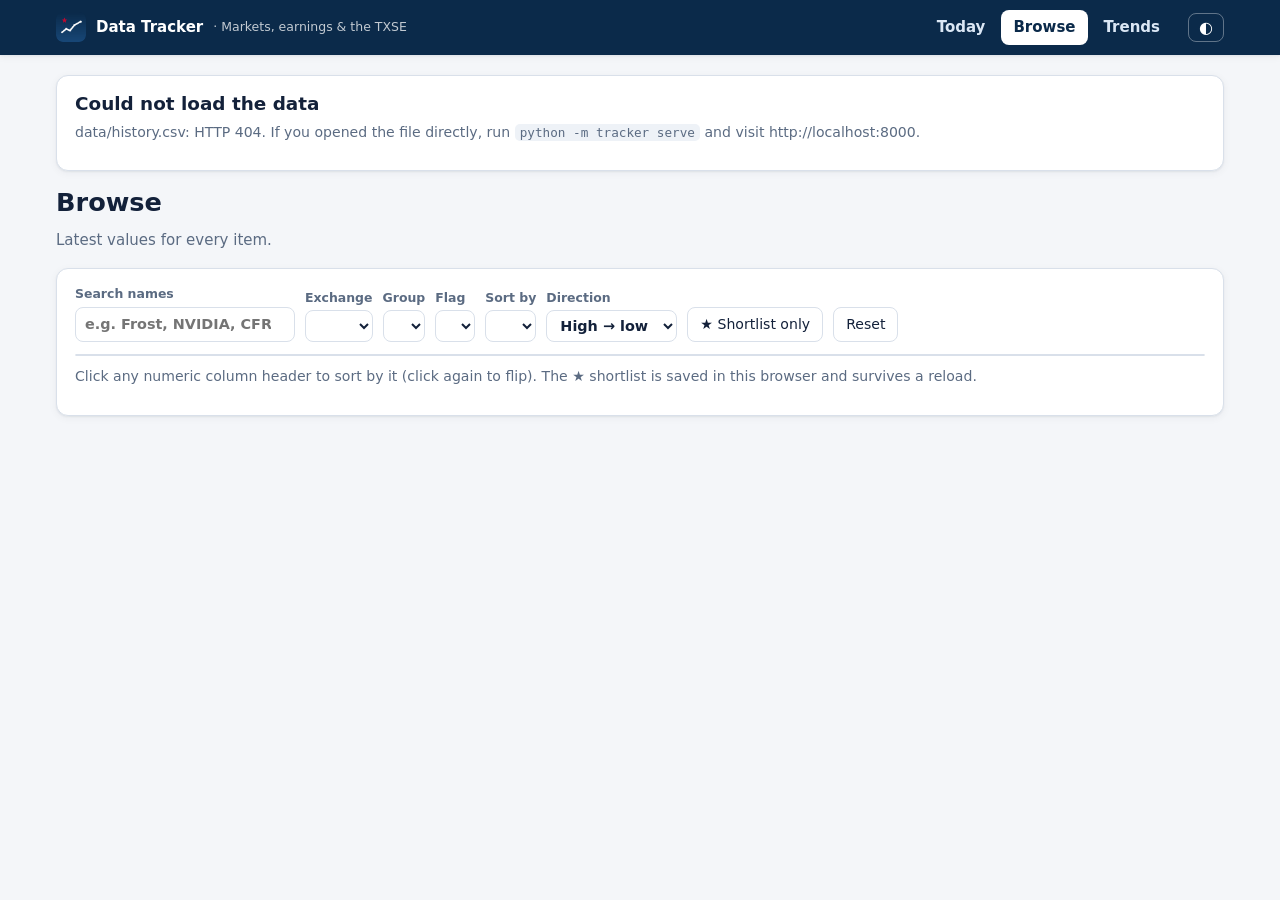
==== browse.html @ 9c55c5a5 "Site: Today, Browse and Trends pages, shared nav and styles, PWA manifest, service worker, icons; Tr" ====
<!doctype html>
<html lang="en">
<head>
  <meta charset="utf-8">
  <meta name="viewport" content="width=device-width, initial-scale=1">
  <title>Data Tracker · Browse</title>
  <meta name="description" content="Latest values for every tracked index and stock, with filters, search, sorting and a shortlist.">
  <meta name="theme-color" content="#0b2a4a">
  <link rel="manifest" href="manifest.webmanifest">
  <link rel="icon" href="assets/icons/icon-192.png">
  <link rel="apple-touch-icon" href="assets/icons/icon-192.png">
  <link rel="stylesheet" href="assets/style.css">
</head>
<body>
  <header id="nav"></header>
  <main>
    <div class="page-head">
      <h1>Browse</h1>
      <p id="as-of">Latest values for every item.</p>
    </div>
    <section class="card">
      <div class="controls">
        <label>Search names<input type="search" id="q" placeholder="e.g. Frost, NVIDIA, CFR" autocomplete="off"></label>
        <label>Exchange<select id="f-exchange"></select></label>
        <label>Group<select id="f-group"></select></label>
        <label>Flag<select id="f-flag"></select></label>
        <label>Sort by<select id="sort-col"></select></label>
        <label>Direction<select id="sort-dir"><option value="desc">High → low</option><option value="asc">Low → high</option></select></label>
        <button class="btn" id="only-stars" aria-pressed="false">★ Shortlist only</button>
        <button class="btn" id="reset">Reset</button>
        <span class="count" id="count"></span>
      </div>
      <div class="table-wrap"><table id="table"></table></div>
      <p class="sub" style="margin-top:10px">Click any numeric column header to sort by it (click again to flip).
        The ★ shortlist is saved in this browser and survives a reload.</p>
    </section>
  </main>
  <script src="assets/app.js"></script>
  <script src="assets/browse.js"></script>
</body>
</html>
---- assets/style.css ----
/* Data Tracker: one set of colors and fonts for all three pages.
   Placeholder look (navy / Texas red / white); to be refined. */

:root {
  --bg: #f4f6f9;
  --surface: #ffffff;
  --surface-2: #eef2f7;
  --text: #13213a;
  --muted: #5b6b82;
  --border: #d9e0ea;
  --brand: #0b2a4a;        /* navy */
  --accent: #bf0a30;       /* Texas red */
  --up: #127a43;
  --down: #c0262d;
  --chip: #e6edf6;
  --shadow: 0 1px 2px rgba(16, 33, 58, .06), 0 2px 8px rgba(16, 33, 58, .05);
  --c1: #1f5fa8; --c2: #bf0a30; --c3: #2f8a5b; --c4: #c27c0e; --c5: #6b4fb3; --c6: #0f8a8a;
  --radius: 12px;
  --font: system-ui, -apple-system, "Segoe UI", Roboto, "Helvetica Neue", Arial, sans-serif;
  --mono: ui-monospace, "Cascadia Mono", Consolas, monospace;
  color-scheme: light;
}
@media (prefers-color-scheme: dark) {
  :root:not([data-theme="light"]) {
    --bg: #0c1422; --surface: #131e31; --surface-2: #1a2740; --text: #e6ecf5; --muted: #9aabc4;
    --border: #26354f; --brand: #8fb6e6; --accent: #ff5a6e; --up: #4cc98a; --down: #ff6b70; --chip: #1e2d48;
    --shadow: none; --c1: #6ea8ec; --c2: #ff6b7d; --c3: #5ccf95; --c4: #f0b247; --c5: #a58bf0; --c6: #4dd0d0;
    color-scheme: dark;
  }
}
:root[data-theme="dark"] {
  --bg: #0c1422; --surface: #131e31; --surface-2: #1a2740; --text: #e6ecf5; --muted: #9aabc4;
  --border: #26354f; --brand: #8fb6e6; --accent: #ff5a6e; --up: #4cc98a; --down: #ff6b70; --chip: #1e2d48;
  --shadow: none; --c1: #6ea8ec; --c2: #ff6b7d; --c3: #5ccf95; --c4: #f0b247; --c5: #a58bf0; --c6: #4dd0d0;
  color-scheme: dark;
}

* { box-sizing: border-box; }
html { -webkit-text-size-adjust: 100%; }
body { margin: 0; background: var(--bg); color: var(--text); font: 15px/1.5 var(--font); }
a { color: var(--brand); }
h1, h2, h3 { line-height: 1.25; margin: 0 0 .4em; }
h1 { font-size: 1.6rem; }
h2 { font-size: 1.15rem; }
h3 { font-size: 1rem; }
p { margin: 0 0 .8em; }
code { font-family: var(--mono); font-size: .9em; background: var(--surface-2); padding: 1px 5px; border-radius: 5px; }

/* ---------- navigation ---------- */
.nav { position: sticky; top: 0; z-index: 10; background: var(--brand); color: #fff; box-shadow: var(--shadow); }
:root[data-theme="dark"] .nav { background: #0a1730; }
@media (prefers-color-scheme: dark) { :root:not([data-theme="light"]) .nav { background: #0a1730; } }
.nav-inner { max-width: 1200px; margin: 0 auto; padding: 10px 16px; display: flex; align-items: center; gap: 16px; flex-wrap: wrap; }
.brand { display: flex; align-items: center; gap: 10px; color: #fff; text-decoration: none; font-weight: 700; margin-right: auto; }
.brand img { width: 30px; height: 30px; border-radius: 7px; }
.brand small { font-weight: 400; opacity: .75; }
.nav-links { display: flex; gap: 4px; }
.nav-links a { color: #dbe7f5; text-decoration: none; padding: 6px 12px; border-radius: 8px; font-weight: 600; }
.nav-links a:hover { background: rgba(255, 255, 255, .1); }
.nav-links a[aria-current="page"] { background: #fff; color: #0b2a4a; }
.icon-btn { background: transparent; border: 1px solid rgba(255, 255, 255, .35); color: #fff; border-radius: 8px; padding: 4px 10px; cursor: pointer; font-size: 1rem; }
.offline-banner { display: none; background: var(--accent); color: #fff; text-align: center; padding: 4px 16px; font-size: .85rem; }
body.offline .offline-banner { display: block; }

/* ---------- layout ---------- */
main { max-width: 1200px; margin: 0 auto; padding: 20px 16px 48px; }
.page-head { margin-bottom: 16px; }
.page-head p { color: var(--muted); margin: 0; }
.grid { display: grid; gap: 16px; }
.grid.two { grid-template-columns: repeat(auto-fit, minmax(340px, 1fr)); }
.card { background: var(--surface); border: 1px solid var(--border); border-radius: var(--radius); padding: 16px 18px; box-shadow: var(--shadow); margin-bottom: 16px; min-width: 0; }
.card > h2 { display: flex; align-items: baseline; gap: 8px; flex-wrap: wrap; }
.sub { color: var(--muted); font-size: .88rem; }

/* ---------- stat tiles ---------- */
.stats { display: grid; grid-template-columns: repeat(auto-fit, minmax(150px, 1fr)); gap: 12px; margin-bottom: 16px; }
.stat { background: var(--surface); border: 1px solid var(--border); border-radius: var(--radius); padding: 12px 14px; box-shadow: var(--shadow); }
.stat .label { color: var(--muted); font-size: .8rem; text-transform: uppercase; letter-spacing: .04em; }
.stat .value { font-size: 1.45rem; font-weight: 700; font-variant-numeric: tabular-nums; }
.stat .note { color: var(--muted); font-size: .8rem; }

/* ---------- market tiles ---------- */
.markets { display: grid; grid-template-columns: repeat(auto-fit, minmax(200px, 1fr)); gap: 12px; margin-bottom: 16px; }
.market { background: var(--surface); border: 1px solid var(--border); border-left: 4px solid var(--brand); border-radius: var(--radius); padding: 12px 14px; box-shadow: var(--shadow); }
.market.txse { border-left-color: var(--accent); }
.market .name { font-weight: 600; font-size: .9rem; }
.market .level { font-size: 1.35rem; font-weight: 700; font-variant-numeric: tabular-nums; }

/* ---------- tables ---------- */
.table-wrap { overflow-x: auto; -webkit-overflow-scrolling: touch; border: 1px solid var(--border); border-radius: 10px; }
table { border-collapse: collapse; width: 100%; font-size: .88rem; font-variant-numeric: tabular-nums; }
th, td { padding: 7px 10px; border-bottom: 1px solid var(--border); text-align: left; white-space: nowrap; }
th { background: var(--surface-2); font-weight: 600; position: sticky; top: 0; }
td.num, th.num { text-align: right; }
tbody tr:hover { background: var(--surface-2); }
tbody tr:last-child td { border-bottom: 0; }
th.sortable { cursor: pointer; user-select: none; }
th.sortable:hover { color: var(--brand); }
th .arrow { opacity: .35; font-size: .75em; margin-left: 3px; }
th.sorted .arrow { opacity: 1; color: var(--accent); }
.up { color: var(--up); }
.down { color: var(--down); }
.flat { color: var(--muted); }
.ok { color: var(--up); font-weight: 600; }
.fail { color: var(--down); font-weight: 600; }
.ticker { font-family: var(--mono); font-size: .85em; color: var(--muted); }

/* ---------- chips ---------- */
.chip { display: inline-block; padding: 1px 8px; border-radius: 999px; font-size: .75rem; background: var(--chip); color: var(--text); margin: 1px 3px 1px 0; white-space: nowrap; }
.chip.rise { background: color-mix(in srgb, var(--up) 16%, transparent); color: var(--up); }
.chip.fall { background: color-mix(in srgb, var(--down) 16%, transparent); color: var(--down); }
.chip.below { background: color-mix(in srgb, var(--c4) 20%, transparent); color: var(--c4); }
.chip.earn { background: color-mix(in srgb, var(--c1) 16%, transparent); color: var(--c1); }
.chip.txse { background: var(--accent); color: #fff; }

/* ---------- flag lists (Today) ---------- */
.flags { display: grid; grid-template-columns: repeat(auto-fit, minmax(240px, 1fr)); gap: 12px; }
.flag-col h3 { font-size: .95rem; }
.flag-col ul { list-style: none; margin: 0; padding: 0; }
.flag-col li { display: flex; justify-content: space-between; gap: 8px; padding: 4px 0; border-bottom: 1px dashed var(--border); font-size: .88rem; }
.flag-col li:last-child { border-bottom: 0; }

/* ---------- controls ---------- */
.controls { display: flex; flex-wrap: wrap; gap: 10px; align-items: end; margin-bottom: 12px; }
.controls label { display: flex; flex-direction: column; gap: 3px; font-size: .78rem; color: var(--muted); font-weight: 600; }
input[type="search"], select { font: inherit; font-size: .9rem; color: var(--text); background: var(--surface); border: 1px solid var(--border); border-radius: 8px; padding: 6px 9px; min-width: 0; }
input[type="search"] { width: 220px; max-width: 100%; }
.btn { font: inherit; font-size: .88rem; background: var(--surface); color: var(--text); border: 1px solid var(--border); border-radius: 8px; padding: 6px 12px; cursor: pointer; }
.btn[aria-pressed="true"] { background: var(--brand); color: #fff; border-color: var(--brand); }
.star { background: none; border: 0; cursor: pointer; font-size: 1.1rem; line-height: 1; color: var(--muted); padding: 0 2px; }
.star[aria-pressed="true"] { color: #e0a800; }
.count { color: var(--muted); font-size: .85rem; margin-left: auto; }

/* ---------- charts ---------- */
.chart-box { position: relative; height: 320px; }
.chart-box.short { height: 260px; }
.picker { display: flex; flex-wrap: wrap; gap: 4px 10px; max-height: 150px; overflow-y: auto; padding: 8px; border: 1px solid var(--border); border-radius: 8px; margin-bottom: 10px; font-size: .85rem; }
.picker label { display: flex; align-items: center; gap: 4px; white-space: nowrap; }
.finding h2 { color: var(--brand); }
.how { font-size: .82rem; color: var(--muted); border-left: 3px solid var(--border); padding-left: 10px; }
.empty { color: var(--muted); font-style: italic; }

footer { max-width: 1200px; margin: 0 auto; padding: 0 16px 32px; color: var(--muted); font-size: .8rem; }

@media (max-width: 600px) {
  h1 { font-size: 1.3rem; }
  .brand small { display: none; }
  .grid.two { grid-template-columns: 1fr; }
  .chart-box { height: 260px; }
}
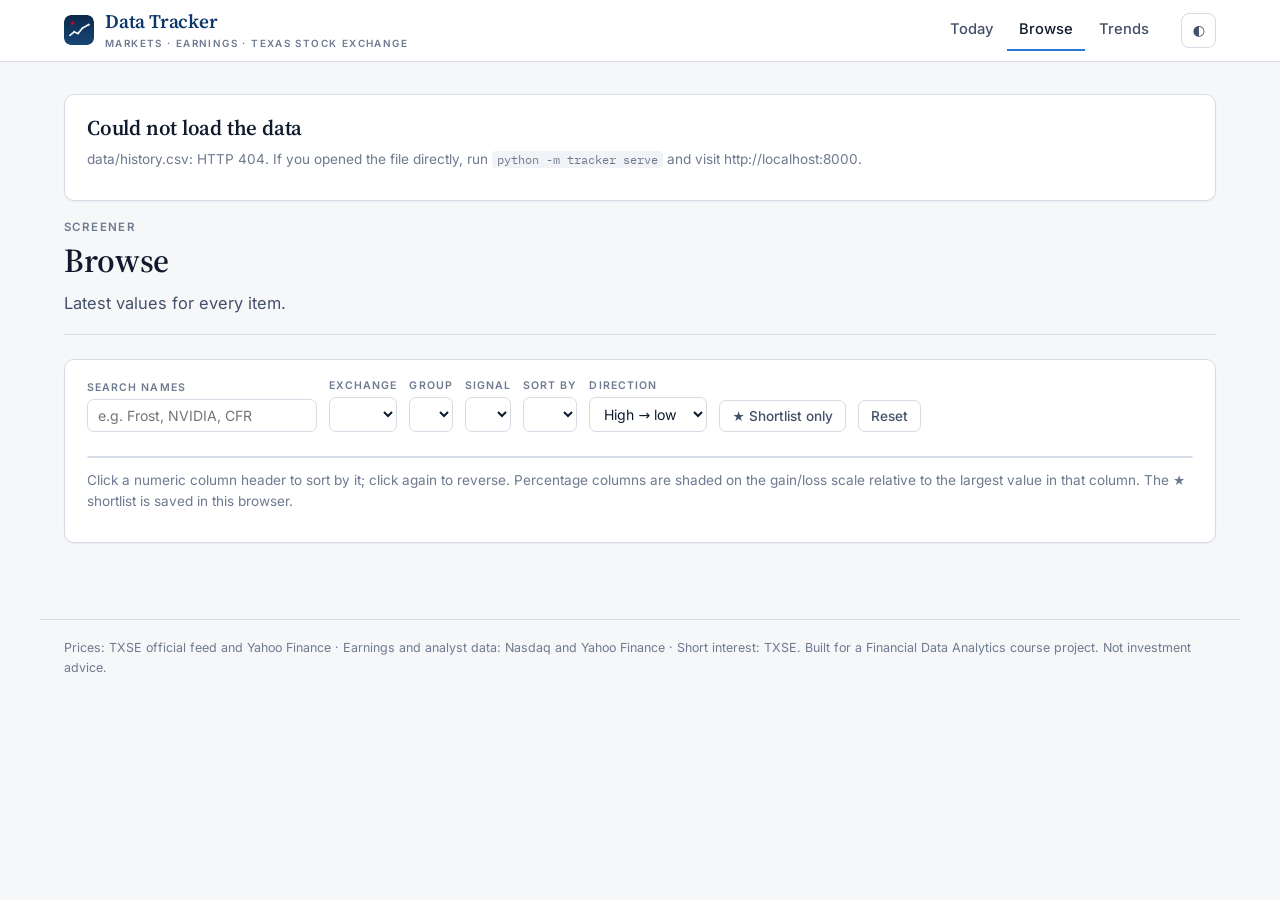
==== commit 9dee9b76: "Design pass: serif/sans type system with bundled fonts, validated blue/orange diverging scale, gradi" ====
--- a/browse.html
+++ b/browse.html
@@ -5,36 +5,44 @@
   <meta name="viewport" content="width=device-width, initial-scale=1">
   <title>Data Tracker · Browse</title>
   <meta name="description" content="Latest values for every tracked index and stock, with filters, search, sorting and a shortlist.">
-  <meta name="theme-color" content="#0b2a4a">
+  <meta name="theme-color" content="#0d366b">
   <link rel="manifest" href="manifest.webmanifest">
   <link rel="icon" href="assets/icons/icon-192.png">
   <link rel="apple-touch-icon" href="assets/icons/icon-192.png">
+  <link rel="preload" href="assets/fonts/Inter-400-700.woff2" as="font" type="font/woff2" crossorigin>
+  <link rel="preload" href="assets/fonts/SourceSerif4-400-700.woff2" as="font" type="font/woff2" crossorigin>
   <link rel="stylesheet" href="assets/style.css">
 </head>
 <body>
   <header id="nav"></header>
   <main>
     <div class="page-head">
+      <div class="eyebrow">Screener</div>
       <h1>Browse</h1>
-      <p id="as-of">Latest values for every item.</p>
+      <p class="lede" id="as-of">Latest values for every item.</p>
     </div>
     <section class="card">
       <div class="controls">
         <label>Search names<input type="search" id="q" placeholder="e.g. Frost, NVIDIA, CFR" autocomplete="off"></label>
         <label>Exchange<select id="f-exchange"></select></label>
         <label>Group<select id="f-group"></select></label>
-        <label>Flag<select id="f-flag"></select></label>
+        <label>Signal<select id="f-flag"></select></label>
         <label>Sort by<select id="sort-col"></select></label>
         <label>Direction<select id="sort-dir"><option value="desc">High → low</option><option value="asc">Low → high</option></select></label>
         <button class="btn" id="only-stars" aria-pressed="false">★ Shortlist only</button>
         <button class="btn" id="reset">Reset</button>
-        <span class="count" id="count"></span>
+      </div>
+      <div class="card-head" style="margin-bottom:10px">
+        <span class="count" id="count" style="margin-left:0"></span>
+        <span id="legend"></span>
       </div>
       <div class="table-wrap"><table id="table"></table></div>
-      <p class="sub" style="margin-top:10px">Click any numeric column header to sort by it (click again to flip).
-        The ★ shortlist is saved in this browser and survives a reload.</p>
+      <p class="sub" style="margin-top:12px">Click a numeric column header to sort by it; click again to reverse. Percentage columns are
+        shaded on the gain/loss scale relative to the largest value in that column. The ★ shortlist is saved in this browser.</p>
     </section>
   </main>
+  <footer>Prices: TXSE official feed and Yahoo Finance · Earnings and analyst data: Nasdaq and Yahoo Finance · Short interest: TXSE.
+    Built for a Financial Data Analytics course project. Not investment advice.</footer>
   <script src="assets/app.js"></script>
   <script src="assets/browse.js"></script>
 </body>
--- a/assets/style.css
+++ b/assets/style.css
@@ -1,150 +1,242 @@
-/* Data Tracker: one set of colors and fonts for all three pages.
-   Placeholder look (navy / Texas red / white); to be refined. */
+/* Data Tracker: one type system and one color system for all three pages.
+
+   Type:  Source Serif 4 for headings and figures' titles (editorial / research voice),
+          Inter for interface and body text, IBM Plex Mono for tickers.
+   Color: a diverging scale. Blue = gain / above zero, burnt orange = loss / below zero,
+          deeper shade = larger magnitude, neutral gray at zero. Every ramp was checked
+          with the dataviz validator (lightness order, step spacing, color-vision
+          deficiency separation, contrast) in both light and dark mode. */
+
+@font-face { font-family: "Inter"; font-style: normal; font-weight: 400 700; font-display: swap;
+  src: url("fonts/Inter-400-700.woff2") format("woff2"); }
+@font-face { font-family: "Source Serif 4"; font-style: normal; font-weight: 400 700; font-display: swap;
+  src: url("fonts/SourceSerif4-400-700.woff2") format("woff2"); }
+@font-face { font-family: "IBM Plex Mono"; font-style: normal; font-weight: 400; font-display: swap;
+  src: url("fonts/IBMPlexMono-400.woff2") format("woff2"); }
+@font-face { font-family: "IBM Plex Mono"; font-style: normal; font-weight: 500; font-display: swap;
+  src: url("fonts/IBMPlexMono-500.woff2") format("woff2"); }
 
 :root {
-  --bg: #f4f6f9;
+  --serif: "Source Serif 4", Georgia, "Times New Roman", serif;
+  --sans: "Inter", system-ui, -apple-system, "Segoe UI", sans-serif;
+  --mono: "IBM Plex Mono", ui-monospace, Consolas, monospace;
+
+  /* surfaces and ink */
+  --page: #f6f7f9;
   --surface: #ffffff;
-  --surface-2: #eef2f7;
-  --text: #13213a;
-  --muted: #5b6b82;
-  --border: #d9e0ea;
-  --brand: #0b2a4a;        /* navy */
-  --accent: #bf0a30;       /* Texas red */
-  --up: #127a43;
-  --down: #c0262d;
-  --chip: #e6edf6;
-  --shadow: 0 1px 2px rgba(16, 33, 58, .06), 0 2px 8px rgba(16, 33, 58, .05);
-  --c1: #1f5fa8; --c2: #bf0a30; --c3: #2f8a5b; --c4: #c27c0e; --c5: #6b4fb3; --c6: #0f8a8a;
-  --radius: 12px;
-  --font: system-ui, -apple-system, "Segoe UI", Roboto, "Helvetica Neue", Arial, sans-serif;
-  --mono: ui-monospace, "Cascadia Mono", Consolas, monospace;
+  --surface-2: #f1f3f6;
+  --ink: #0f1b2d;
+  --ink-2: #44506a;
+  --muted: #6e7a8f;
+  --hairline: #e3e7ee;
+  --border: #d6dce5;
+  --axis: #c3cad6;
+  --brand: #0d366b;            /* deep navy: masthead wordmark, active nav */
+
+  /* diverging scale (light mode): small magnitude -> large magnitude */
+  --pos-lo: #86b6ef;  --pos-hi: #104281;   /* blue 250 -> 650 */
+  --neg-lo: #f2a079;  --neg-hi: #8f3a15;   /* burnt orange, same lightness steps */
+  --pos: #2a78d6;     --neg: #eb6834;      /* the two series hues */
+  --pos-text: #1c5cab; --neg-text: #b0451a; /* deltas as text (>= 4.5:1) */
+  --mid: #e9ebef;                           /* zero */
+
+  /* categorical series, fixed order (validated): blue, orange, aqua, violet, yellow, magenta, green, red */
+  --s1: #2a78d6; --s2: #eb6834; --s3: #1baf7a; --s4: #6250d6;
+  --s5: #eda100; --s6: #e87ba4; --s7: #008300; --s8: #e34948;
+
+  /* status (reserved for source health; always with an icon and label) */
+  --good: #0a7d0a; --critical: #c42f2f;
+
+  --radius: 10px;
+  --shadow: 0 1px 2px rgba(15, 27, 45, .05);
   color-scheme: light;
 }
 @media (prefers-color-scheme: dark) {
-  :root:not([data-theme="light"]) {
-    --bg: #0c1422; --surface: #131e31; --surface-2: #1a2740; --text: #e6ecf5; --muted: #9aabc4;
-    --border: #26354f; --brand: #8fb6e6; --accent: #ff5a6e; --up: #4cc98a; --down: #ff6b70; --chip: #1e2d48;
-    --shadow: none; --c1: #6ea8ec; --c2: #ff6b7d; --c3: #5ccf95; --c4: #f0b247; --c5: #a58bf0; --c6: #4dd0d0;
+  :root:where(:not([data-theme="light"])) {
+    --page: #0b111b; --surface: #121a27; --surface-2: #182234; --ink: #edf1f7; --ink-2: #b9c3d3;
+    --muted: #8a96aa; --hairline: #212c3d; --border: #2a3649; --axis: #38455b; --brand: #cde2fb;
+    --pos-lo: #256abf; --pos-hi: #cde2fb; --neg-lo: #963a15; --neg-hi: #f6b493;
+    --pos: #3987e5; --neg: #d95926; --pos-text: #86b6ef; --neg-text: #f08a5d; --mid: #26303f;
+    --s1: #3987e5; --s2: #d95926; --s3: #199e70; --s4: #9085e9;
+    --s5: #c98500; --s6: #d55181; --s7: #0ca30c; --s8: #e66767;
+    --good: #2fbf4f; --critical: #ff6b6b; --shadow: none;
     color-scheme: dark;
   }
 }
 :root[data-theme="dark"] {
-  --bg: #0c1422; --surface: #131e31; --surface-2: #1a2740; --text: #e6ecf5; --muted: #9aabc4;
-  --border: #26354f; --brand: #8fb6e6; --accent: #ff5a6e; --up: #4cc98a; --down: #ff6b70; --chip: #1e2d48;
-  --shadow: none; --c1: #6ea8ec; --c2: #ff6b7d; --c3: #5ccf95; --c4: #f0b247; --c5: #a58bf0; --c6: #4dd0d0;
+  --page: #0b111b; --surface: #121a27; --surface-2: #182234; --ink: #edf1f7; --ink-2: #b9c3d3;
+  --muted: #8a96aa; --hairline: #212c3d; --border: #2a3649; --axis: #38455b; --brand: #cde2fb;
+  --pos-lo: #256abf; --pos-hi: #cde2fb; --neg-lo: #963a15; --neg-hi: #f6b493;
+  --pos: #3987e5; --neg: #d95926; --pos-text: #86b6ef; --neg-text: #f08a5d; --mid: #26303f;
+  --s1: #3987e5; --s2: #d95926; --s3: #199e70; --s4: #9085e9;
+  --s5: #c98500; --s6: #d55181; --s7: #0ca30c; --s8: #e66767;
+  --good: #2fbf4f; --critical: #ff6b6b; --shadow: none;
   color-scheme: dark;
 }
 
+/* ---------- base type ---------- */
 * { box-sizing: border-box; }
 html { -webkit-text-size-adjust: 100%; }
-body { margin: 0; background: var(--bg); color: var(--text); font: 15px/1.5 var(--font); }
-a { color: var(--brand); }
-h1, h2, h3 { line-height: 1.25; margin: 0 0 .4em; }
-h1 { font-size: 1.6rem; }
-h2 { font-size: 1.15rem; }
-h3 { font-size: 1rem; }
-p { margin: 0 0 .8em; }
-code { font-family: var(--mono); font-size: .9em; background: var(--surface-2); padding: 1px 5px; border-radius: 5px; }
-
-/* ---------- navigation ---------- */
-.nav { position: sticky; top: 0; z-index: 10; background: var(--brand); color: #fff; box-shadow: var(--shadow); }
-:root[data-theme="dark"] .nav { background: #0a1730; }
-@media (prefers-color-scheme: dark) { :root:not([data-theme="light"]) .nav { background: #0a1730; } }
-.nav-inner { max-width: 1200px; margin: 0 auto; padding: 10px 16px; display: flex; align-items: center; gap: 16px; flex-wrap: wrap; }
-.brand { display: flex; align-items: center; gap: 10px; color: #fff; text-decoration: none; font-weight: 700; margin-right: auto; }
+body { margin: 0; background: var(--page); color: var(--ink); font: 400 15px/1.55 var(--sans);
+  font-feature-settings: "cv11", "ss01"; -webkit-font-smoothing: antialiased; }
+a { color: var(--pos-text); text-underline-offset: 2px; }
+h1, h2, h3 { font-family: var(--serif); font-weight: 600; color: var(--ink); margin: 0 0 .35em; letter-spacing: -.01em; }
+h1 { font-size: 2.1rem; line-height: 1.15; font-variation-settings: "opsz" 48; }
+h2 { font-size: 1.32rem; line-height: 1.25; font-variation-settings: "opsz" 28; }
+h3 { font-size: 1.02rem; line-height: 1.3; font-variation-settings: "opsz" 18; }
+p { margin: 0 0 .75em; }
+code { font-family: var(--mono); font-size: .86em; background: var(--surface-2); padding: 1px 5px; border-radius: 4px; }
+.eyebrow { font: 600 .72rem/1.2 var(--sans); letter-spacing: .12em; text-transform: uppercase; color: var(--muted); margin-bottom: 6px; }
+.lede { font-size: 1.02rem; color: var(--ink-2); max-width: 72ch; }
+.sub { color: var(--muted); font-size: .85rem; }
+.num { font-variant-numeric: tabular-nums; }
+
+/* ---------- masthead / navigation ---------- */
+.nav { position: sticky; top: 0; z-index: 10; background: color-mix(in srgb, var(--surface) 92%, transparent);
+  backdrop-filter: saturate(1.4) blur(8px); border-bottom: 1px solid var(--border); }
+.nav-inner { max-width: 1200px; margin: 0 auto; padding: 10px 24px; display: flex; align-items: center; gap: 20px; flex-wrap: wrap; }
+.brand { display: flex; align-items: center; gap: 11px; text-decoration: none; margin-right: auto; color: var(--ink); }
 .brand img { width: 30px; height: 30px; border-radius: 7px; }
-.brand small { font-weight: 400; opacity: .75; }
-.nav-links { display: flex; gap: 4px; }
-.nav-links a { color: #dbe7f5; text-decoration: none; padding: 6px 12px; border-radius: 8px; font-weight: 600; }
-.nav-links a:hover { background: rgba(255, 255, 255, .1); }
-.nav-links a[aria-current="page"] { background: #fff; color: #0b2a4a; }
-.icon-btn { background: transparent; border: 1px solid rgba(255, 255, 255, .35); color: #fff; border-radius: 8px; padding: 4px 10px; cursor: pointer; font-size: 1rem; }
-.offline-banner { display: none; background: var(--accent); color: #fff; text-align: center; padding: 4px 16px; font-size: .85rem; }
+.brand-name { font: 600 1.2rem/1 var(--serif); color: var(--brand); letter-spacing: -.01em; }
+.brand-tag { display: block; font: 600 .62rem/1.3 var(--sans); letter-spacing: .14em; text-transform: uppercase; color: var(--muted); margin-top: 3px; }
+.nav-links { display: flex; gap: 2px; }
+.nav-links a { color: var(--ink-2); text-decoration: none; padding: 8px 12px; font-weight: 500; font-size: .92rem; border-bottom: 2px solid transparent; }
+.nav-links a:hover { color: var(--ink); }
+.nav-links a[aria-current="page"] { color: var(--ink); border-bottom-color: var(--pos); }
+.icon-btn { background: transparent; border: 1px solid var(--border); color: var(--ink-2); border-radius: 8px; padding: 5px 10px; cursor: pointer; font: inherit; font-size: .9rem; }
+.icon-btn:hover { color: var(--ink); border-color: var(--axis); }
+.offline-banner { display: none; background: var(--neg); color: #fff; text-align: center; padding: 4px 16px; font-size: .82rem; }
 body.offline .offline-banner { display: block; }
 
 /* ---------- layout ---------- */
-main { max-width: 1200px; margin: 0 auto; padding: 20px 16px 48px; }
-.page-head { margin-bottom: 16px; }
-.page-head p { color: var(--muted); margin: 0; }
-.grid { display: grid; gap: 16px; }
-.grid.two { grid-template-columns: repeat(auto-fit, minmax(340px, 1fr)); }
-.card { background: var(--surface); border: 1px solid var(--border); border-radius: var(--radius); padding: 16px 18px; box-shadow: var(--shadow); margin-bottom: 16px; min-width: 0; }
-.card > h2 { display: flex; align-items: baseline; gap: 8px; flex-wrap: wrap; }
-.sub { color: var(--muted); font-size: .88rem; }
-
-/* ---------- stat tiles ---------- */
-.stats { display: grid; grid-template-columns: repeat(auto-fit, minmax(150px, 1fr)); gap: 12px; margin-bottom: 16px; }
-.stat { background: var(--surface); border: 1px solid var(--border); border-radius: var(--radius); padding: 12px 14px; box-shadow: var(--shadow); }
-.stat .label { color: var(--muted); font-size: .8rem; text-transform: uppercase; letter-spacing: .04em; }
-.stat .value { font-size: 1.45rem; font-weight: 700; font-variant-numeric: tabular-nums; }
-.stat .note { color: var(--muted); font-size: .8rem; }
+main { max-width: 1200px; margin: 0 auto; padding: 32px 24px 56px; }
+.page-head { margin-bottom: 24px; padding-bottom: 18px; border-bottom: 1px solid var(--border); }
+.page-head p { margin: 0; }
+.grid { display: grid; gap: 20px; }
+.grid.two { grid-template-columns: repeat(auto-fit, minmax(360px, 1fr)); }
+.card { background: var(--surface); border: 1px solid var(--border); border-radius: var(--radius); padding: 20px 22px;
+  box-shadow: var(--shadow); margin-bottom: 20px; min-width: 0; }
+.card-head { display: flex; align-items: flex-end; justify-content: space-between; gap: 12px; flex-wrap: wrap; margin-bottom: 14px; }
+.card-head h2 { margin: 0; }
+.card-head .sub { margin: 2px 0 0; }
+.section-label { font: 600 .72rem/1.2 var(--sans); letter-spacing: .12em; text-transform: uppercase; color: var(--muted); margin: 30px 0 12px; }
 
 /* ---------- market tiles ---------- */
-.markets { display: grid; grid-template-columns: repeat(auto-fit, minmax(200px, 1fr)); gap: 12px; margin-bottom: 16px; }
-.market { background: var(--surface); border: 1px solid var(--border); border-left: 4px solid var(--brand); border-radius: var(--radius); padding: 12px 14px; box-shadow: var(--shadow); }
-.market.txse { border-left-color: var(--accent); }
-.market .name { font-weight: 600; font-size: .9rem; }
-.market .level { font-size: 1.35rem; font-weight: 700; font-variant-numeric: tabular-nums; }
+.markets { display: grid; grid-template-columns: repeat(auto-fit, minmax(230px, 1fr)); gap: 16px; margin-bottom: 20px; }
+.market { background: var(--surface); border: 1px solid var(--border); border-radius: var(--radius); padding: 16px 18px 12px; box-shadow: var(--shadow); position: relative; overflow: hidden; }
+.market .name { font: 600 .72rem/1.2 var(--sans); letter-spacing: .1em; text-transform: uppercase; color: var(--muted); display: flex; justify-content: space-between; gap: 8px; }
+.market .tag { color: var(--neg-text); }
+.market .level { font: 600 1.75rem/1.2 var(--serif); margin: 6px 0 2px; font-variant-numeric: lining-nums; }
+.market .delta { font-size: .9rem; font-weight: 600; }
+.market .meta { color: var(--muted); font-size: .78rem; margin-top: 2px; }
+.market svg.spark { display: block; width: 100%; height: 36px; margin-top: 8px; }
+
+/* ---------- stat strip ---------- */
+.stats { display: grid; grid-template-columns: repeat(auto-fit, minmax(150px, 1fr)); margin-bottom: 20px;
+  background: var(--surface); border: 1px solid var(--border); border-radius: var(--radius); box-shadow: var(--shadow); }
+.stat { padding: 14px 18px; border-right: 1px solid var(--hairline); }
+.stat:last-child { border-right: 0; }
+.stat .label { font: 600 .68rem/1.2 var(--sans); letter-spacing: .1em; text-transform: uppercase; color: var(--muted); }
+.stat .value { font: 600 1.55rem/1.3 var(--serif); margin-top: 4px; }
+.stat .note { color: var(--muted); font-size: .78rem; }
+
+/* ---------- deltas, chips, status ---------- */
+.up { color: var(--pos-text); }
+.down { color: var(--neg-text); }
+.flat { color: var(--muted); }
+.chip { display: inline-block; padding: 1px 8px; border-radius: 4px; font-size: .72rem; font-weight: 600; letter-spacing: .01em;
+  border: 1px solid var(--border); color: var(--ink-2); background: var(--surface); margin: 1px 3px 1px 0; white-space: nowrap; }
+.chip.rise { background: color-mix(in oklab, var(--pos) 14%, var(--surface)); border-color: color-mix(in oklab, var(--pos) 35%, var(--surface)); color: var(--pos-text); }
+.chip.fall { background: color-mix(in oklab, var(--neg) 14%, var(--surface)); border-color: color-mix(in oklab, var(--neg) 38%, var(--surface)); color: var(--neg-text); }
+.chip.below { background: var(--surface); border-color: color-mix(in oklab, var(--neg) 55%, var(--surface)); border-style: dashed; color: var(--neg-text); }
+.chip.earn { background: var(--surface-2); color: var(--ink); }
+.chip.txse { background: var(--brand); border-color: var(--brand); color: var(--surface); }
+.status { font-weight: 600; white-space: nowrap; }
+.status.ok { color: var(--good); }
+.status.fail { color: var(--critical); }
+.ticker { font: 500 .78rem var(--mono); color: var(--muted); margin-left: 4px; }
+
+/* ---------- diverging legend ---------- */
+.scale { display: inline-flex; align-items: center; gap: 8px; font-size: .75rem; color: var(--muted); }
+.scale .bar { width: 160px; height: 8px; border-radius: 4px;
+  background: linear-gradient(90deg, var(--neg-hi), var(--neg-lo) 42%, var(--mid) 50%, var(--pos-lo) 58%, var(--pos-hi)); }
 
 /* ---------- tables ---------- */
-.table-wrap { overflow-x: auto; -webkit-overflow-scrolling: touch; border: 1px solid var(--border); border-radius: 10px; }
-table { border-collapse: collapse; width: 100%; font-size: .88rem; font-variant-numeric: tabular-nums; }
-th, td { padding: 7px 10px; border-bottom: 1px solid var(--border); text-align: left; white-space: nowrap; }
-th { background: var(--surface-2); font-weight: 600; position: sticky; top: 0; }
+.table-wrap { overflow-x: auto; -webkit-overflow-scrolling: touch; border: 1px solid var(--border); border-radius: 8px; }
+table { border-collapse: collapse; width: 100%; font-size: .86rem; font-variant-numeric: tabular-nums; }
+th, td { padding: 8px 12px; border-bottom: 1px solid var(--hairline); text-align: left; white-space: nowrap; }
+th { background: var(--surface-2); font: 600 .68rem/1.3 var(--sans); letter-spacing: .08em; text-transform: uppercase; color: var(--ink-2);
+  position: sticky; top: 0; border-bottom: 1px solid var(--border); }
 td.num, th.num { text-align: right; }
-tbody tr:hover { background: var(--surface-2); }
+td.heat { border-left: 2px solid var(--surface); }
+tbody tr:hover td { background-color: color-mix(in oklab, var(--surface-2) 70%, transparent); }
+tbody tr:hover td.heat { filter: brightness(.97); }
 tbody tr:last-child td { border-bottom: 0; }
+tr.group-row td { background: var(--surface); font: 600 .7rem/1.2 var(--sans); letter-spacing: .12em; text-transform: uppercase;
+  color: var(--muted); padding-top: 14px; border-bottom: 1px solid var(--border); }
 th.sortable { cursor: pointer; user-select: none; }
-th.sortable:hover { color: var(--brand); }
-th .arrow { opacity: .35; font-size: .75em; margin-left: 3px; }
-th.sorted .arrow { opacity: 1; color: var(--accent); }
-.up { color: var(--up); }
-.down { color: var(--down); }
-.flat { color: var(--muted); }
-.ok { color: var(--up); font-weight: 600; }
-.fail { color: var(--down); font-weight: 600; }
-.ticker { font-family: var(--mono); font-size: .85em; color: var(--muted); }
-
-/* ---------- chips ---------- */
-.chip { display: inline-block; padding: 1px 8px; border-radius: 999px; font-size: .75rem; background: var(--chip); color: var(--text); margin: 1px 3px 1px 0; white-space: nowrap; }
-.chip.rise { background: color-mix(in srgb, var(--up) 16%, transparent); color: var(--up); }
-.chip.fall { background: color-mix(in srgb, var(--down) 16%, transparent); color: var(--down); }
-.chip.below { background: color-mix(in srgb, var(--c4) 20%, transparent); color: var(--c4); }
-.chip.earn { background: color-mix(in srgb, var(--c1) 16%, transparent); color: var(--c1); }
-.chip.txse { background: var(--accent); color: #fff; }
-
-/* ---------- flag lists (Today) ---------- */
-.flags { display: grid; grid-template-columns: repeat(auto-fit, minmax(240px, 1fr)); gap: 12px; }
-.flag-col h3 { font-size: .95rem; }
+th.sortable:hover { color: var(--ink); }
+th .arrow { opacity: .35; font-size: .8em; margin-left: 4px; }
+th.sorted { color: var(--ink); }
+th.sorted .arrow { opacity: 1; color: var(--pos-text); }
+.item-name { font-weight: 500; color: var(--ink); }
+
+/* ---------- flag columns (Today) ---------- */
+.flags { display: grid; grid-template-columns: repeat(auto-fit, minmax(250px, 1fr)); gap: 24px; }
+.flag-col h3 { display: flex; align-items: center; justify-content: space-between; font-size: .98rem; padding-bottom: 8px; border-bottom: 2px solid var(--ink); margin-bottom: 4px; }
+.flag-col h3 .n { font: 600 .8rem var(--sans); color: var(--muted); }
 .flag-col ul { list-style: none; margin: 0; padding: 0; }
-.flag-col li { display: flex; justify-content: space-between; gap: 8px; padding: 4px 0; border-bottom: 1px dashed var(--border); font-size: .88rem; }
+.flag-col li { display: grid; grid-template-columns: 1fr auto; gap: 10px; align-items: center; padding: 6px 0; border-bottom: 1px solid var(--hairline); font-size: .86rem; }
 .flag-col li:last-child { border-bottom: 0; }
+.flag-col .val { font-variant-numeric: tabular-nums; font-weight: 600; text-align: right; }
+.meter { height: 4px; border-radius: 2px; background: var(--hairline); margin-top: 4px; overflow: hidden; }
+.meter > i { display: block; height: 100%; border-radius: 2px; }
 
 /* ---------- controls ---------- */
-.controls { display: flex; flex-wrap: wrap; gap: 10px; align-items: end; margin-bottom: 12px; }
-.controls label { display: flex; flex-direction: column; gap: 3px; font-size: .78rem; color: var(--muted); font-weight: 600; }
-input[type="search"], select { font: inherit; font-size: .9rem; color: var(--text); background: var(--surface); border: 1px solid var(--border); border-radius: 8px; padding: 6px 9px; min-width: 0; }
-input[type="search"] { width: 220px; max-width: 100%; }
-.btn { font: inherit; font-size: .88rem; background: var(--surface); color: var(--text); border: 1px solid var(--border); border-radius: 8px; padding: 6px 12px; cursor: pointer; }
-.btn[aria-pressed="true"] { background: var(--brand); color: #fff; border-color: var(--brand); }
-.star { background: none; border: 0; cursor: pointer; font-size: 1.1rem; line-height: 1; color: var(--muted); padding: 0 2px; }
-.star[aria-pressed="true"] { color: #e0a800; }
-.count { color: var(--muted); font-size: .85rem; margin-left: auto; }
-
-/* ---------- charts ---------- */
-.chart-box { position: relative; height: 320px; }
-.chart-box.short { height: 260px; }
-.picker { display: flex; flex-wrap: wrap; gap: 4px 10px; max-height: 150px; overflow-y: auto; padding: 8px; border: 1px solid var(--border); border-radius: 8px; margin-bottom: 10px; font-size: .85rem; }
-.picker label { display: flex; align-items: center; gap: 4px; white-space: nowrap; }
-.finding h2 { color: var(--brand); }
-.how { font-size: .82rem; color: var(--muted); border-left: 3px solid var(--border); padding-left: 10px; }
+.controls { display: flex; flex-wrap: wrap; gap: 12px; align-items: end; margin-bottom: 14px; }
+.controls label { display: flex; flex-direction: column; gap: 4px; font: 600 .66rem/1.2 var(--sans); letter-spacing: .1em; text-transform: uppercase; color: var(--muted); }
+input[type="search"], select { font: 400 .88rem var(--sans); color: var(--ink); background: var(--surface); border: 1px solid var(--border);
+  border-radius: 7px; padding: 7px 10px; min-width: 0; text-transform: none; letter-spacing: 0; }
+input[type="search"]:focus, select:focus, .btn:focus-visible, .star:focus-visible { outline: 2px solid var(--pos); outline-offset: 1px; }
+input[type="search"] { width: 230px; max-width: 100%; }
+.btn { font: 500 .85rem var(--sans); background: var(--surface); color: var(--ink-2); border: 1px solid var(--border); border-radius: 7px; padding: 7px 12px; cursor: pointer; }
+.btn:hover { color: var(--ink); border-color: var(--axis); }
+.btn[aria-pressed="true"] { background: var(--ink); color: var(--surface); border-color: var(--ink); }
+.star { background: none; border: 0; cursor: pointer; font-size: 1.05rem; line-height: 1; color: var(--axis); padding: 2px 4px; }
+.star[aria-pressed="true"] { color: var(--pos); }
+.count { color: var(--muted); font-size: .82rem; margin-left: auto; }
+
+/* ---------- figures (Trends) ---------- */
+.chart-box { position: relative; height: 340px; }
+.chart-box.short { height: 280px; }
+.picker { display: flex; flex-wrap: wrap; gap: 4px 14px; max-height: 132px; overflow-y: auto; padding: 10px 12px;
+  border: 1px solid var(--border); border-radius: 8px; margin-bottom: 14px; font-size: .82rem; background: var(--surface-2); }
+.picker label { display: flex; align-items: center; gap: 5px; white-space: nowrap; color: var(--ink-2); }
+.picker input { accent-color: var(--pos); }
+.finding { padding: 24px 26px; }
+.finding .eyebrow { color: var(--pos-text); }
+.finding h2 { font-size: 1.4rem; max-width: 60ch; }
+.finding .body { font-size: .96rem; color: var(--ink-2); max-width: 78ch; }
+.finding .body strong { color: var(--ink); }
+figure { margin: 16px 0 0; }
+figcaption { font-size: .8rem; color: var(--muted); margin-top: 10px; display: flex; justify-content: space-between; gap: 12px; flex-wrap: wrap; }
+figcaption b { color: var(--ink-2); font-weight: 600; }
+.method { margin-top: 14px; font-size: .8rem; color: var(--ink-2); background: var(--surface-2); border-left: 3px solid var(--axis); padding: 8px 12px; border-radius: 0 6px 6px 0; }
+.method b { font-weight: 600; text-transform: uppercase; letter-spacing: .1em; font-size: .68rem; color: var(--muted); margin-right: 6px; }
+details.data-table { margin-top: 10px; font-size: .82rem; }
+details.data-table summary { cursor: pointer; color: var(--pos-text); font-weight: 500; }
+details.data-table .table-wrap { margin-top: 8px; max-height: 280px; overflow-y: auto; }
 .empty { color: var(--muted); font-style: italic; }
 
-footer { max-width: 1200px; margin: 0 auto; padding: 0 16px 32px; color: var(--muted); font-size: .8rem; }
-
-@media (max-width: 600px) {
-  h1 { font-size: 1.3rem; }
-  .brand small { display: none; }
+footer { max-width: 1200px; margin: 0 auto; padding: 18px 24px 40px; color: var(--muted); font-size: .78rem; border-top: 1px solid var(--border); }
+
+@media (max-width: 640px) {
+  main { padding: 22px 16px 40px; }
+  .nav-inner { padding: 8px 16px; gap: 10px; }
+  .brand-tag { display: none; }
+  h1 { font-size: 1.6rem; }
   .grid.two { grid-template-columns: 1fr; }
-  .chart-box { height: 260px; }
-}
+  .chart-box { height: 270px; }
+  .stat { border-right: 0; border-bottom: 1px solid var(--hairline); }
+  .finding { padding: 18px; }
+}
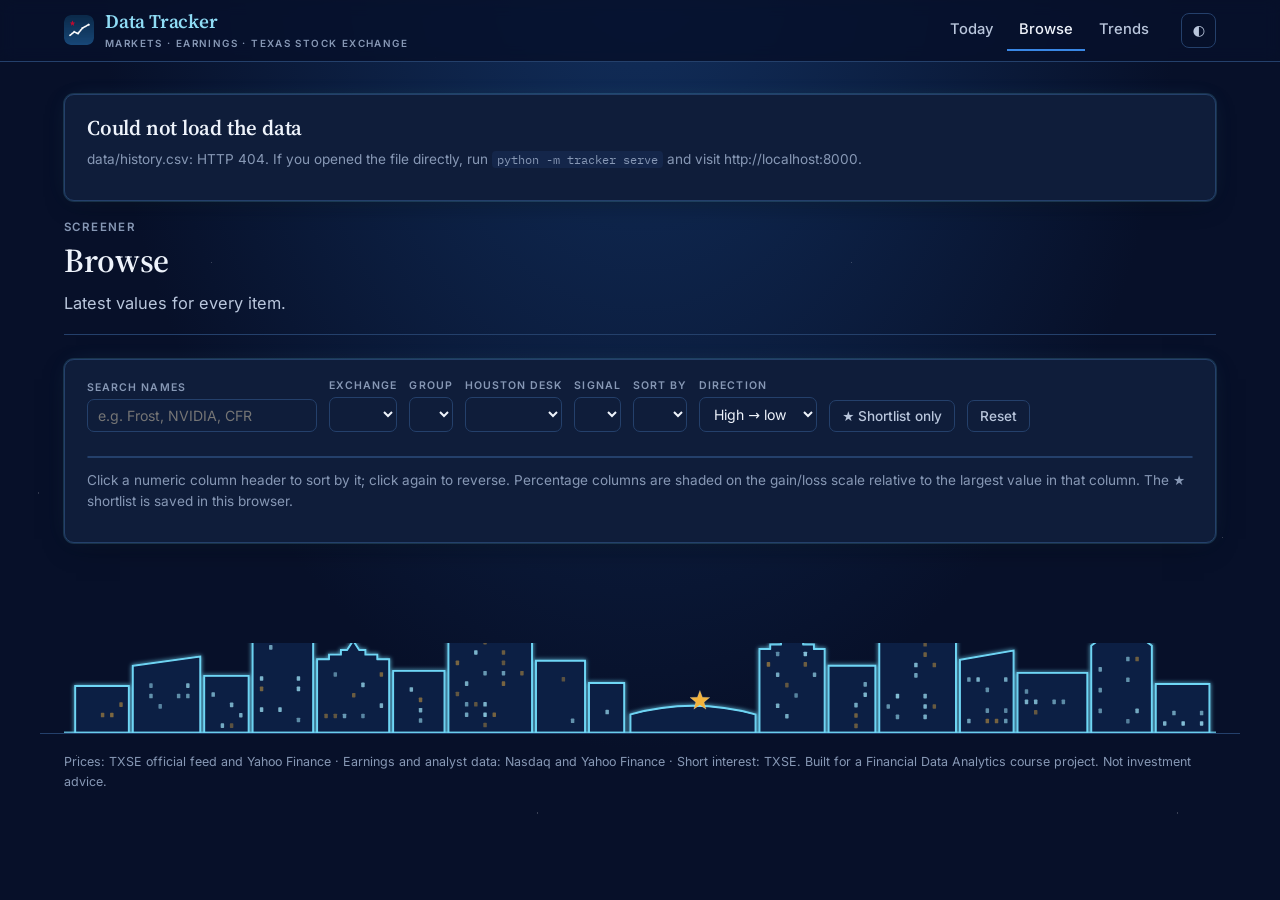
==== commit 0470cb28: "Space City theme: Houston desk (Space City, Texas Energy, Texas Banks, market pulse gauge), night-sk" ====
--- a/browse.html
+++ b/browse.html
@@ -5,13 +5,14 @@
   <meta name="viewport" content="width=device-width, initial-scale=1">
   <title>Data Tracker · Browse</title>
   <meta name="description" content="Latest values for every tracked index and stock, with filters, search, sorting and a shortlist.">
-  <meta name="theme-color" content="#0d366b">
+  <meta name="theme-color" content="#071029">
   <link rel="manifest" href="manifest.webmanifest">
   <link rel="icon" href="assets/icons/icon-192.png">
   <link rel="apple-touch-icon" href="assets/icons/icon-192.png">
   <link rel="preload" href="assets/fonts/Inter-400-700.woff2" as="font" type="font/woff2" crossorigin>
   <link rel="preload" href="assets/fonts/SourceSerif4-400-700.woff2" as="font" type="font/woff2" crossorigin>
   <link rel="stylesheet" href="assets/style.css">
+  <link rel="stylesheet" href="assets/space.css">
 </head>
 <body>
   <header id="nav"></header>
@@ -26,6 +27,7 @@
         <label>Search names<input type="search" id="q" placeholder="e.g. Frost, NVIDIA, CFR" autocomplete="off"></label>
         <label>Exchange<select id="f-exchange"></select></label>
         <label>Group<select id="f-group"></select></label>
+        <label>Houston desk<select id="f-desk"></select></label>
         <label>Signal<select id="f-flag"></select></label>
         <label>Sort by<select id="sort-col"></select></label>
         <label>Direction<select id="sort-dir"><option value="desc">High → low</option><option value="asc">Low → high</option></select></label>
@@ -43,6 +45,7 @@
   </main>
   <footer>Prices: TXSE official feed and Yahoo Finance · Earnings and analyst data: Nasdaq and Yahoo Finance · Short interest: TXSE.
     Built for a Financial Data Analytics course project. Not investment advice.</footer>
+  <script src="assets/space.js"></script>
   <script src="assets/app.js"></script>
   <script src="assets/browse.js"></script>
 </body>
--- a/assets/style.css
+++ b/assets/style.css
@@ -47,14 +47,17 @@
   /* status (reserved for source health; always with an icon and label) */
   --good: #0a7d0a; --critical: #c42f2f;
 
+  --glow: rgba(42, 120, 214, .10);   /* card edge glow (stronger, cyan, in the dark 'space' theme) */
+  --gold: #c98a12;                   /* decorative Texas star only, never data */
   --radius: 10px;
   --shadow: 0 1px 2px rgba(15, 27, 45, .05);
   color-scheme: light;
 }
 @media (prefers-color-scheme: dark) {
   :root:where(:not([data-theme="light"])) {
-    --page: #0b111b; --surface: #121a27; --surface-2: #182234; --ink: #edf1f7; --ink-2: #b9c3d3;
-    --muted: #8a96aa; --hairline: #212c3d; --border: #2a3649; --axis: #38455b; --brand: #cde2fb;
+    --page: #071029; --surface: #0f1d3a; --surface-2: #14264a; --ink: #eef3fb; --ink-2: #b9c6dc;
+    --muted: #8798b5; --hairline: #1c2f55; --border: #24406b; --axis: #34507e; --brand: #8fdcf5;
+    --glow: rgba(110, 214, 245, .16); --gold: #f2b33d;
     --pos-lo: #256abf; --pos-hi: #cde2fb; --neg-lo: #963a15; --neg-hi: #f6b493;
     --pos: #3987e5; --neg: #d95926; --pos-text: #86b6ef; --neg-text: #f08a5d; --mid: #26303f;
     --s1: #3987e5; --s2: #d95926; --s3: #199e70; --s4: #9085e9;
@@ -64,8 +67,9 @@
   }
 }
 :root[data-theme="dark"] {
-  --page: #0b111b; --surface: #121a27; --surface-2: #182234; --ink: #edf1f7; --ink-2: #b9c3d3;
-  --muted: #8a96aa; --hairline: #212c3d; --border: #2a3649; --axis: #38455b; --brand: #cde2fb;
+  --page: #071029; --surface: #0f1d3a; --surface-2: #14264a; --ink: #eef3fb; --ink-2: #b9c6dc;
+  --muted: #8798b5; --hairline: #1c2f55; --border: #24406b; --axis: #34507e; --brand: #8fdcf5;
+  --glow: rgba(110, 214, 245, .16); --gold: #f2b33d;
   --pos-lo: #256abf; --pos-hi: #cde2fb; --neg-lo: #963a15; --neg-hi: #f6b493;
   --pos: #3987e5; --neg: #d95926; --pos-text: #86b6ef; --neg-text: #f08a5d; --mid: #26303f;
   --s1: #3987e5; --s2: #d95926; --s3: #199e70; --s4: #9085e9;
@@ -240,3 +244,100 @@
   .stat { border-right: 0; border-bottom: 1px solid var(--hairline); }
   .finding { padding: 18px; }
 }
+
+/* =====================================================================
+   Trends: trading-terminal layout (compact toolbar, chips, panel grid)
+   ===================================================================== */
+.page-head.compact { display: flex; align-items: flex-end; justify-content: space-between; gap: 12px; flex-wrap: wrap;
+  margin-bottom: 18px; padding-bottom: 12px; }
+.page-head.compact h1 { margin: 0; font-size: 1.7rem; }
+.meta-line { font: 500 .78rem/1.4 var(--sans); color: var(--muted); font-variant-numeric: tabular-nums; }
+.meta-line b { color: var(--ink-2); font-weight: 600; }
+
+.panel { background: var(--surface); border: 1px solid var(--border); border-radius: var(--radius); box-shadow: var(--shadow); min-width: 0; }
+.panel-head { display: flex; align-items: center; justify-content: space-between; gap: 10px; flex-wrap: wrap;
+  padding: 10px 14px; border-bottom: 1px solid var(--hairline); }
+.panel-title { display: flex; align-items: baseline; gap: 10px; min-width: 0; }
+.panel-label { font: 600 .66rem/1 var(--sans); letter-spacing: .12em; text-transform: uppercase; color: var(--muted); white-space: nowrap; }
+.panel-headline { font: 600 .95rem/1.3 var(--sans); color: var(--ink); white-space: nowrap; overflow: hidden; text-overflow: ellipsis; }
+.panel-body { padding: 12px 14px 8px; }
+.panel-foot { display: flex; align-items: baseline; justify-content: space-between; gap: 12px; flex-wrap: wrap;
+  padding: 8px 14px 12px; border-top: 1px solid var(--hairline); font-size: .76rem; color: var(--muted); }
+.panel-foot .calc { flex: 1 1 320px; }
+.panel-foot .calc b { color: var(--ink-2); font-weight: 600; }
+.panel-foot details { font-size: .76rem; }
+.panel-foot summary { cursor: pointer; color: var(--pos-text); font-weight: 500; list-style: none; }
+.panel-foot summary::-webkit-details-marker { display: none; }
+.panel-foot details[open] { flex-basis: 100%; }
+.panel-foot details .table-wrap { margin-top: 8px; max-height: 240px; overflow-y: auto; }
+.kpi { font: 600 .95rem/1 var(--sans); font-variant-numeric: tabular-nums; white-space: nowrap; }
+
+.panel-grid { display: grid; grid-template-columns: repeat(2, minmax(0, 1fr)); gap: 16px; margin-top: 16px; }
+.panel-grid .wide { grid-column: 1 / -1; }
+.chart-sm { position: relative; height: 230px; }
+.chart-md { position: relative; height: 270px; }
+.chart-lg { position: relative; height: 400px; }
+
+/* toolbar + segmented controls */
+.toolbar { display: flex; align-items: center; gap: 8px; flex-wrap: wrap; padding: 10px 14px; border-bottom: 1px solid var(--hairline); }
+.toolbar .spacer { flex: 1; }
+.toolbar select { padding: 5px 8px; font-size: .82rem; }
+.seg { display: inline-flex; border: 1px solid var(--border); border-radius: 7px; overflow: hidden; background: var(--surface); }
+.seg button { font: 500 .78rem var(--sans); color: var(--ink-2); background: transparent; border: 0; padding: 6px 10px; cursor: pointer;
+  border-right: 1px solid var(--border); }
+.seg button:last-child { border-right: 0; }
+.seg button:hover { color: var(--ink); background: var(--surface-2); }
+.seg button[aria-pressed="true"] { background: var(--ink); color: var(--surface); }
+
+/* selected-series chips (also the legend) + add box */
+.series-bar { display: flex; align-items: center; gap: 6px; flex-wrap: wrap; padding: 8px 14px; border-bottom: 1px solid var(--hairline); }
+.s-chip { display: inline-flex; align-items: center; gap: 6px; padding: 3px 4px 3px 8px; border: 1px solid var(--border); border-radius: 6px;
+  font: 600 .76rem var(--mono); color: var(--ink); background: var(--surface-2); }
+.s-chip i { width: 9px; height: 9px; border-radius: 2px; display: inline-block; }
+.s-chip .v { font: 500 .74rem var(--sans); font-variant-numeric: tabular-nums; }
+.s-chip button { border: 0; background: none; color: var(--muted); cursor: pointer; font-size: .9rem; line-height: 1; padding: 0 3px; }
+.s-chip button:hover { color: var(--ink); }
+.add-box { position: relative; }
+.add-box input { width: 170px; padding: 4px 8px; font-size: .8rem; border-style: dashed; }
+.suggest { position: absolute; top: calc(100% + 4px); left: 0; z-index: 20; min-width: 280px; background: var(--surface);
+  border: 1px solid var(--border); border-radius: 8px; box-shadow: 0 8px 24px rgba(0,0,0,.12); padding: 4px; display: none; }
+.suggest.open { display: block; }
+.suggest button { display: flex; justify-content: space-between; gap: 12px; width: 100%; text-align: left; border: 0; background: none;
+  padding: 6px 8px; border-radius: 5px; cursor: pointer; font: 400 .8rem var(--sans); color: var(--ink-2); }
+.suggest button b { font: 600 .78rem var(--mono); color: var(--ink); }
+.suggest button:hover, .suggest button.active { background: var(--surface-2); color: var(--ink); }
+
+@media (max-width: 900px) { .panel-grid { grid-template-columns: 1fr; } }
+@media (max-width: 640px) { .chart-lg { height: 300px; } .panel-headline { white-space: normal; } }
+
+/* =====================================================================
+   Motion: each piece plays once, when it first scrolls into view (.play is
+   added by TT.animate). Final state is the default, so nothing is hidden if
+   an animation never runs; reduced-motion users get no animation at all.
+   ===================================================================== */
+@keyframes tt-rise { from { opacity: 0; transform: translateY(14px); } to { opacity: 1; transform: none; } }
+@keyframes tt-fade-in { from { opacity: 0; } to { opacity: 1; } }
+@keyframes tt-grow-x { from { transform: scaleX(0); } to { transform: scaleX(1); } }
+
+.card.play, .panel.play, .stats.play { animation: tt-rise .55s cubic-bezier(.2, .7, .2, 1) both; }
+.market.play { animation: tt-rise .55s cubic-bezier(.2, .7, .2, 1) both; }
+.markets .market:nth-child(2).play { animation-delay: .07s; }
+.markets .market:nth-child(3).play { animation-delay: .14s; }
+.markets .market:nth-child(4).play { animation-delay: .21s; }
+@keyframes tt-wipe { from { clip-path: inset(0 100% 0 0); } to { clip-path: inset(0 0 0 0); } }
+.market.play svg.spark { animation: tt-wipe 1.4s .3s cubic-bezier(.4, 0, .2, 1) both; }
+
+/* biggest-moves bars grow out of the zero line; rows cascade */
+.moves-row.play { animation: tt-fade-in .4s ease-out both; animation-delay: calc(var(--i, 0) * 55ms); }
+.moves-row .mbar { transform-origin: left center; }
+.moves-row .mbar.neg { transform-origin: right center; }
+.moves-row.play .mbar { animation: tt-grow-x .8s cubic-bezier(.2, .7, .2, 1) both; animation-delay: calc(var(--i, 0) * 55ms + .1s); }
+
+/* signal lists: rows cascade in, meters fill */
+.flag-col li.play { animation: tt-rise .45s ease-out both; animation-delay: calc(var(--i, 0) * 35ms); }
+.meter > i { transform-origin: left center; }
+.flag-col li.play .meter > i { animation: tt-grow-x .9s cubic-bezier(.2, .7, .2, 1) both; animation-delay: calc(var(--i, 0) * 35ms + .15s); }
+
+@media (prefers-reduced-motion: reduce) {
+  *, *::before, *::after { animation: none !important; transition: none !important; }
+}
--- a/assets/space.css
+++ b/assets/space.css
@@ -0,0 +1,109 @@
+/* Space City theme: hero, Houston desk, footer skyline, star field.
+   The illustration colours are fixed: the hero is a night sky in both themes. */
+:root {
+  --sky-top: #081634; --sky-bottom: #12305e; --sky-star: #e9f4ff; --sky-line: #6fd6f5;
+  --sky-tower: #0c1f44; --sky-window: #9fe3f7; --sky-gold: #f2b33d;
+  --pos-hero: #5aa9ff; --neg-hero: #ff8a4c;
+}
+
+/* dark "space" theme: faint star field behind the page and a cyan glow on panels */
+:root[data-theme="dark"] body {
+  background:
+    radial-gradient(1px 1px at 12% 18%, #ffffff55 50%, transparent 51%),
+    radial-gradient(1px 1px at 68% 9%, #ffffff44 50%, transparent 51%),
+    radial-gradient(1.5px 1.5px at 84% 27%, #ffffff33 50%, transparent 51%),
+    radial-gradient(1px 1px at 33% 41%, #ffffff33 50%, transparent 51%),
+    radial-gradient(1px 1px at 52% 63%, #ffffff2a 50%, transparent 51%),
+    radial-gradient(1.5px 1.5px at 6% 77%, #ffffff2a 50%, transparent 51%),
+    radial-gradient(1px 1px at 91% 84%, #ffffff33 50%, transparent 51%),
+    radial-gradient(ellipse at 50% -10%, #12305e 0%, transparent 60%),
+    var(--page);
+  background-size: 640px 640px, 640px 640px, 640px 640px, 640px 640px, 640px 640px, 640px 640px, 640px 640px, 100% 900px, auto;
+  background-repeat: repeat, repeat, repeat, repeat, repeat, repeat, repeat, no-repeat, no-repeat;
+}
+:root[data-theme="dark"] .card, :root[data-theme="dark"] .panel, :root[data-theme="dark"] .market,
+:root[data-theme="dark"] .stats, :root[data-theme="dark"] .desk-card {
+  box-shadow: 0 0 0 1px var(--glow), 0 8px 28px -12px rgba(0, 0, 0, .6), 0 0 24px -8px var(--glow);
+}
+:root[data-theme="dark"] .nav { background: color-mix(in srgb, #071029 88%, transparent); }
+:root[data-theme="dark"] .market .tag { color: var(--gold); }
+
+/* ---------- hero (Today) ---------- */
+.hero { position: relative; border-radius: 14px; overflow: hidden; margin-bottom: 20px; min-height: 300px;
+  border: 1px solid #24406b; box-shadow: 0 0 0 1px rgba(110, 214, 245, .14), 0 18px 50px -24px rgba(7, 16, 41, .8); background: var(--sky-top); }
+.hero-art { position: absolute; inset: 0; width: 100%; height: 100%; display: block; }
+.hero-copy { position: relative; z-index: 1; padding: 26px 30px; max-width: 470px; color: #eef3fb; }
+.hero::after { content: ""; position: absolute; inset: 0; pointer-events: none;
+  background: linear-gradient(90deg, rgba(8, 22, 52, .88) 0%, rgba(8, 22, 52, .6) 32%, transparent 52%); }
+.hero-copy { z-index: 2; }
+.hero .eyebrow { color: #8fdcf5; }
+.hero h1 { color: #fff; font-size: 2.3rem; margin-bottom: 6px; }
+.hero .lede { color: #c7d4ea; font-size: .95rem; }
+.hero .lede strong { color: #fff; }
+.hero-quotes { display: flex; flex-wrap: wrap; gap: 8px 16px; margin-top: 14px; font: 600 .82rem var(--sans); }
+.hero-quotes .q { display: inline-flex; gap: 6px; align-items: baseline; color: #c7d4ea; }
+.hero-quotes b { color: #fff; font-weight: 600; letter-spacing: .04em; }
+.hero-quotes .up { color: #8cc4ff; }
+.hero-quotes .down { color: #ffad80; }
+.hero-quotes .flat { color: #9fb0cc; }
+.hero .twinkle { animation: tt-twinkle 3.2s ease-in-out infinite; }
+@keyframes tt-twinkle { 0%, 100% { opacity: .25; } 50% { opacity: 1; } }
+.hero .flame { transform-origin: 0 15px; animation: tt-flame .18s ease-in-out infinite alternate; }
+@keyframes tt-flame { from { transform: scaleY(.85); } to { transform: scaleY(1.15); } }
+.hero.play .trend { animation: tt-wipe 1.8s .2s cubic-bezier(.4, 0, .2, 1) both; }
+.hero.play .hero-rocket { animation: tt-fade-in .6s 1.7s ease-out both; }
+.hero.play .lone-star { animation: tt-star-in 1s .4s cubic-bezier(.2, .8, .2, 1.2) both; transform-origin: 552px 232px; transform-box: view-box; }
+@keyframes tt-star-in { from { opacity: 0; transform: scale(.3) rotate(-40deg); } to { opacity: 1; transform: none; } }
+@media (max-width: 640px) { .hero-copy { padding: 20px; max-width: none; } .hero h1 { font-size: 1.8rem; } }
+
+/* ---------- Houston desk ---------- */
+.desk-head { display: flex; align-items: baseline; justify-content: space-between; gap: 12px; flex-wrap: wrap; margin: 6px 0 12px; }
+.desk-head h2 { margin: 0; }
+.desk { display: grid; grid-template-columns: repeat(4, minmax(0, 1fr)); gap: 16px; margin-bottom: 20px; }
+.desk-card { position: relative; display: flex; flex-direction: column; background: var(--surface); border: 1px solid var(--border);
+  border-top: 3px solid var(--accent, var(--brand)); border-radius: var(--radius); padding: 14px 16px 12px; text-decoration: none; color: inherit;
+  transition: transform .2s ease, box-shadow .2s ease; min-width: 0; }
+a.desk-card:hover { transform: translateY(-3px); }
+.desk-card .top { display: flex; align-items: center; gap: 12px; }
+.desk-card .icon { width: 44px; height: 44px; flex: none; color: var(--accent, var(--brand)); }
+.desk-card .icon svg { width: 100%; height: 100%; }
+.desk-card h3 { font: 700 .82rem/1.2 var(--sans); letter-spacing: .1em; text-transform: uppercase; margin: 0; color: var(--ink); }
+.desk-card .sub { font-size: .74rem; }
+.desk-card .big { font: 600 1.45rem/1.2 var(--serif); margin: 10px 0 2px; }
+.desk-card ul { list-style: none; margin: 8px 0 0; padding: 0; font-size: .8rem; }
+.desk-card li { display: grid; grid-template-columns: 54px 1fr 64px; align-items: center; gap: 8px; padding: 3px 0; }
+.desk-card li .t { font: 500 .76rem var(--mono); color: var(--ink-2); }
+.desk-card li .v { text-align: right; font-variant-numeric: tabular-nums; font-weight: 600; }
+.desk-card .zbar { position: relative; height: 8px;
+  background: linear-gradient(90deg, transparent calc(50% - .5px), var(--axis) calc(50% - .5px), var(--axis) calc(50% + .5px), transparent calc(50% + .5px)); }
+.desk-card .zbar i { position: absolute; top: 1px; height: 6px; border-radius: 2px; transform-origin: left center; }
+.desk-card .zbar i.neg { transform-origin: right center; }
+.desk-card.play .zbar i { animation: tt-grow-x .9s cubic-bezier(.2, .7, .2, 1) both; animation-delay: calc(var(--i, 0) * 60ms + .2s); }
+.desk-card .more { margin-top: auto; padding-top: 8px; font-size: .74rem; color: var(--pos-text); font-weight: 500; }
+.desk-card.space { --accent: #2fb5e0; }
+.desk-card.energy { --accent: #8a9bb8; }
+.desk-card.banks { --accent: var(--gold); }
+.desk-card.pulse { --accent: var(--pos); }
+:root[data-theme="dark"] .desk-card.space { --accent: #6fd6f5; }
+:root[data-theme="dark"] .desk-card.energy { --accent: #e6edf8; }
+.desk-card.play { animation: tt-rise .55s cubic-bezier(.2, .7, .2, 1) both; animation-delay: calc(var(--d, 0) * 80ms); }
+
+/* market pulse gauge */
+.gauge { display: block; width: 100%; max-width: 220px; margin: 6px auto 0; }
+.gauge .needle { transform-origin: 100px 100px; transform-box: view-box; transition: transform 1.4s cubic-bezier(.2, .8, .2, 1.1); }
+.gauge text { font: 600 9px var(--sans); fill: var(--muted); letter-spacing: .08em; text-transform: uppercase; }
+.pulse-read { text-align: center; font-size: .8rem; color: var(--ink-2); }
+.pulse-read b { font: 600 1.2rem var(--serif); color: var(--ink); display: block; }
+
+@media (max-width: 1000px) { .desk { grid-template-columns: repeat(2, minmax(0, 1fr)); } }
+@media (max-width: 560px) { .desk { grid-template-columns: 1fr; } }
+
+/* ---------- footer skyline (every page) ---------- */
+.footer-sky { max-width: 1200px; margin: 24px auto 0; padding: 0 24px; }
+.footer-art { display: block; width: 100%; height: 90px; }
+:root:not([data-theme="dark"]) .footer-art { --sky-tower: #e8eef7; --sky-line: #7a9ccc; --sky-window: #7a9ccc; }
+
+@media (prefers-reduced-motion: reduce) {
+  .hero .twinkle, .hero .flame { animation: none !important; }
+  .gauge .needle { transition: none !important; }
+}
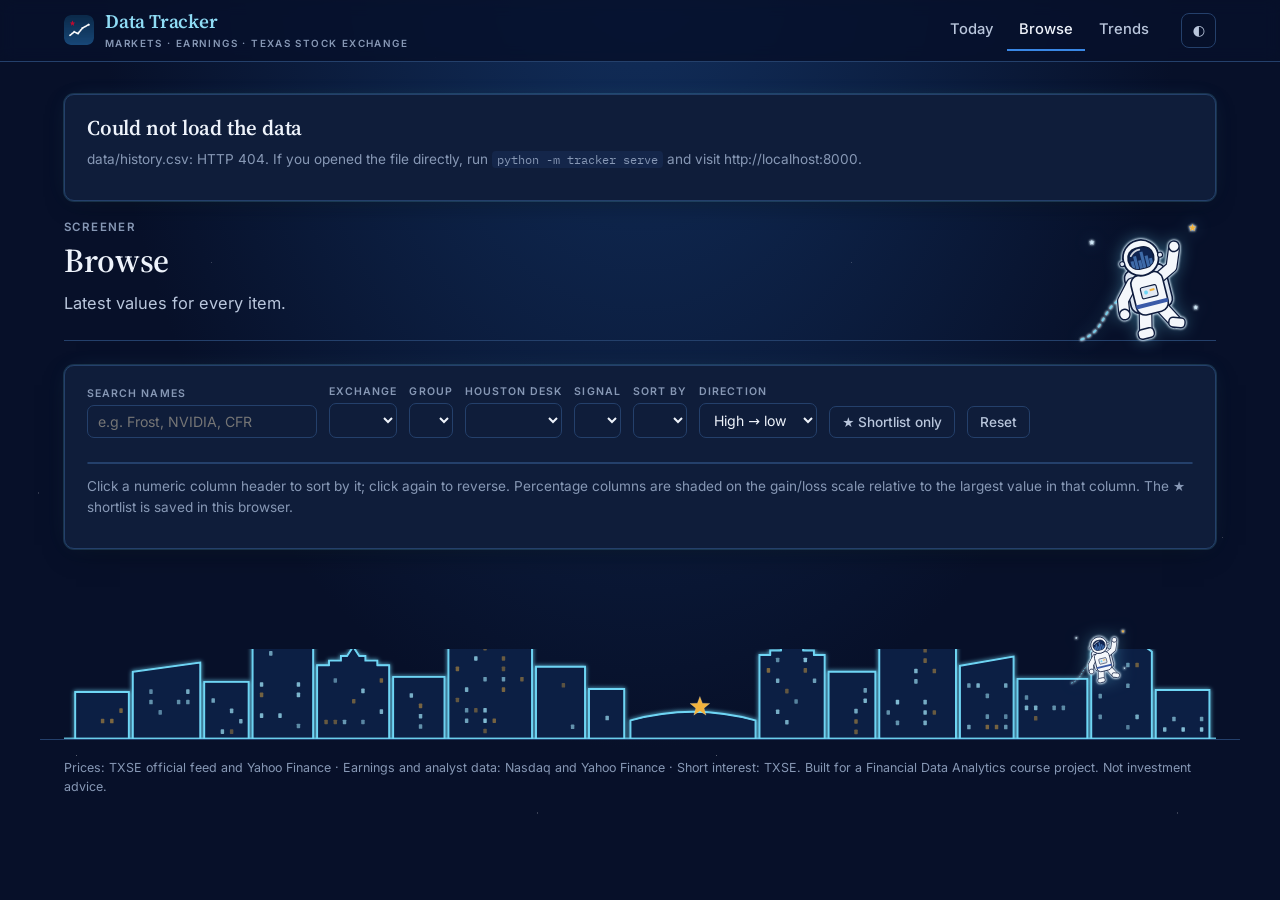
==== commit 6fc5f2df: "Astronauts: flag-bearer badge with waving Texas flag (Today hero), rocket rider (Trends), floating a" ====
--- a/browse.html
+++ b/browse.html
@@ -17,7 +17,8 @@
 <body>
   <header id="nav"></header>
   <main>
-    <div class="page-head">
+    <div class="page-head has-astro">
+      <div class="head-astro" data-astro="floater"></div>
       <div class="eyebrow">Screener</div>
       <h1>Browse</h1>
       <p class="lede" id="as-of">Latest values for every item.</p>
@@ -46,6 +47,7 @@
   <footer>Prices: TXSE official feed and Yahoo Finance · Earnings and analyst data: Nasdaq and Yahoo Finance · Short interest: TXSE.
     Built for a Financial Data Analytics course project. Not investment advice.</footer>
   <script src="assets/space.js"></script>
+  <script src="assets/astro.js"></script>
   <script src="assets/app.js"></script>
   <script src="assets/browse.js"></script>
 </body>
--- a/assets/space.css
+++ b/assets/space.css
@@ -107,3 +107,36 @@
   .hero .twinkle, .hero .flame { animation: none !important; }
   .gauge .needle { transition: none !important; }
 }
+
+/* ---------- astronauts (assets/astro.js) ---------- */
+.astro { display: block; width: 100%; height: auto; overflow: visible; }
+.astro-float { animation: astro-bob 5.5s ease-in-out infinite; }
+@keyframes astro-bob { 0%, 100% { transform: translateY(0); } 50% { transform: translateY(-5px); } }
+.wave-arm { transform-box: view-box; transform-origin: 108px 86px; animation: astro-wave 1.8s ease-in-out infinite; }
+@keyframes astro-wave { 0%, 100% { transform: rotate(0); } 50% { transform: rotate(-20deg); } }
+.astro-rider .flame { transform-box: fill-box; transform-origin: right center; animation: astro-flame .16s ease-in-out infinite alternate; }
+@keyframes astro-flame { from { transform: scaleX(.82); } to { transform: scaleX(1.12); } }
+
+.hero-astro { position: absolute; top: 12px; right: 16px; width: 212px; z-index: 2; filter: drop-shadow(0 8px 20px rgba(0, 0, 0, .45)); }
+.hero.play .hero-astro { animation: tt-rise .9s .5s cubic-bezier(.2, .7, .2, 1) both; }
+.h-icon { display: inline-block; width: 30px; height: 30px; vertical-align: -6px; margin-right: 8px; }
+.page-head { position: relative; }
+.page-head.has-astro { padding-right: 160px; min-height: 120px; }
+.head-astro { position: absolute; right: 4px; bottom: -8px; width: 138px; pointer-events: none; }
+.head-astro.rider { width: 170px; bottom: -14px; }
+.empty-astro { display: block; width: 110px; margin: 6px auto 4px; }
+.footer-sky { position: relative; }
+.footer-astro { position: absolute; right: 9%; top: -26px; width: 64px; pointer-events: none; }
+@media (max-width: 760px) {
+  .hero-astro { width: 128px; top: auto; bottom: 8px; right: 8px; opacity: .95; }
+  .page-head.has-astro { padding-right: 0; min-height: 0; }
+  .head-astro { position: static; width: 96px; margin: 8px 0 0 auto; }
+}
+@media (prefers-reduced-motion: reduce) {
+  .astro-float, .wave-arm, .astro-rider .flame { animation: none !important; }
+}
+
+/* sticker-style light edge so the navy outlines read on the navy page */
+.head-astro, .footer-astro, .empty-astro, .h-icon { filter: drop-shadow(0 0 1px #d8ecfa) drop-shadow(0 0 1px #d8ecfa) drop-shadow(0 0 8px rgba(111, 214, 245, .35)); }
+:root:not([data-theme="dark"]) .head-astro, :root:not([data-theme="dark"]) .footer-astro,
+:root:not([data-theme="dark"]) .empty-astro { filter: drop-shadow(0 4px 10px rgba(13, 27, 61, .18)); }
